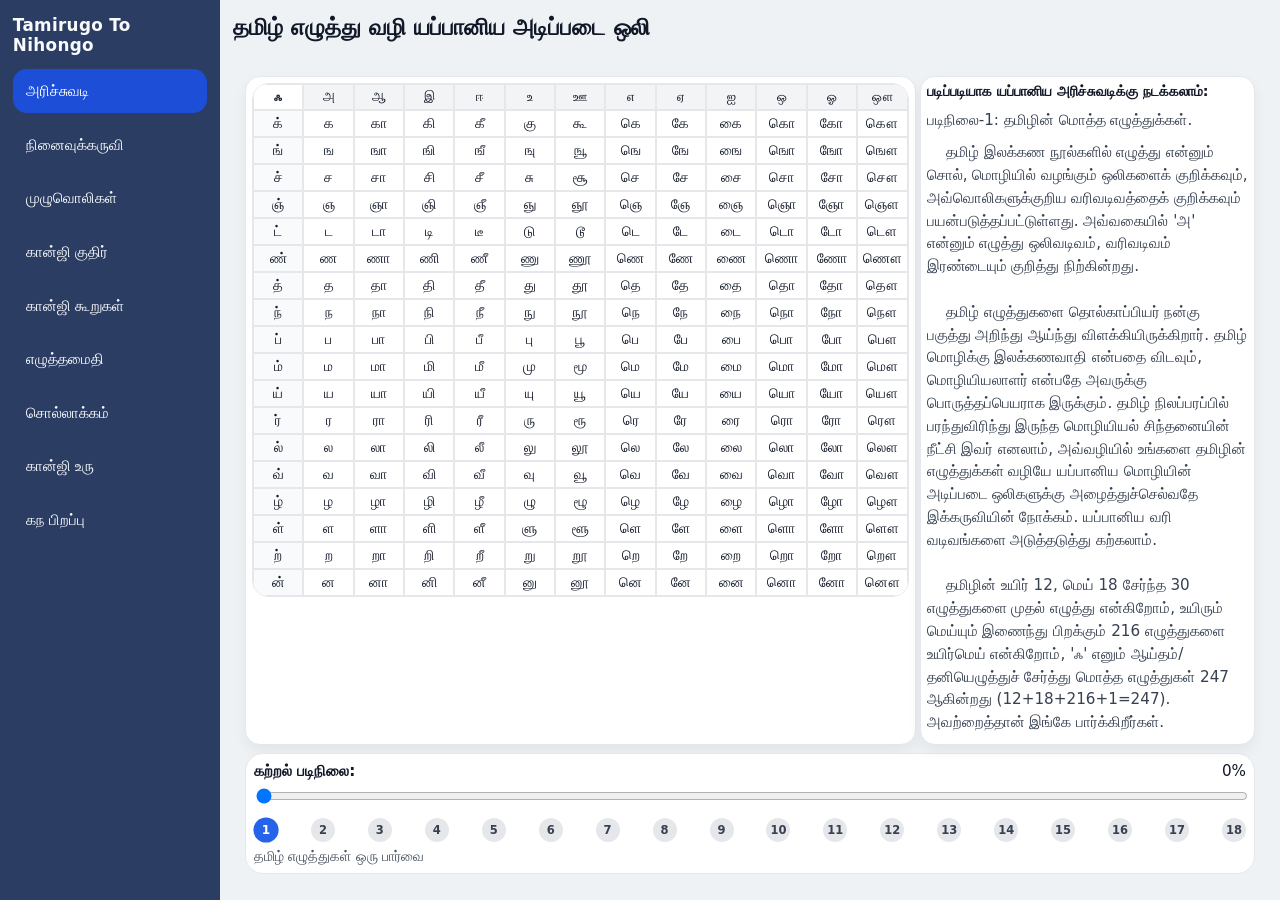
==== index.html @ 514137b3 "<script src="js/respose-scale.js"></script>" ====
<!DOCTYPE html>
<html lang="en">
<head>
  <meta charset="UTF-8" />
  <meta name="viewport" content="width=device-width, initial-scale=1.0" />
  <title>Japanese for Tamil Speakers</title>
  <link rel="stylesheet" href="style.css" />
</head>
<body>
  <div class="app-container">
    <aside class="sidebar">
      <div class="brand">Tamirugo To Nihongo</div>
      <nav class="sidebar-nav" aria-label="Main navigation">
        <button type="button" class="nav-item active" data-module="sounds">அரிச்சுவடி</button>
        <button type="button" class="nav-item" data-module="mnemonics">நினைவுக்கருவி</button>
        <button type="button" class="nav-item" data-module="sound-types">முழுவொலிகள்</button>
        <button type="button" class="nav-item" data-module="kanji">கான்ஜி குதிர்</button>
        <button type="button" class="nav-item" data-module="radicals">கான்ஜி கூறுகள்</button>
        <button type="button" class="nav-item" data-module="kalappu">எழுத்தமைதி</button>
        <button type="button" class="nav-item" data-module="uchcharippu">சொல்லாக்கம்</button>
        <button type="button" class="nav-item" data-module="hanzi">கான்ஜி உரு</button>
        <button type="button" class="nav-item" data-module="kana_birth">கந பிறப்பு</button>
      </nav>
    </aside>

    <main class="main-content">
      <div class="module-toolbar">
        <h1 id="moduleTitle">Learn Japanese via Tamil Script</h1>
      </div>
      <section id="moduleContent" class="module-content"></section>
    </main>
  </div>

  <script src="data/kana-data.js"></script>
  <script src="data/kana-data_birth.js"></script>
  <script src="js/app.js"></script>
  <script src="js/respose-scale.js"></script>
</body>
</html>
---- style.css ----
:root {
  color-scheme: light;
  font-family: Inter, system-ui, -apple-system, BlinkMacSystemFont, "Segoe UI", sans-serif;
  background: #eef2f5;
  color: #111827;
  font-size: 16px;
  --main-panel-font-size: 1rem;
  --sidebar-panel-font-size: 0.95rem;
  --sidebar-paragraph-font-size: 0.85rem;
  --sidebar-min-width: 180px;
  --sidebar-max-width: 220px;
  --sidebar-gap: clamp(14px, 1vw, 18px);
  --sidebar-padding-vertical: clamp(14px, 1.2vw, 16px);
  --sidebar-padding-horizontal: clamp(12px, 1vw, 14px);
  --content-padding-vertical: clamp(10px, 1.2vw, 14px);
  --content-padding-horizontal: clamp(10px, 1vw, 14px);
}

* {
  box-sizing: border-box;
}

html,
body {
  margin: 0;
  min-height: 100%;
}

body {
  background: #eef2f5;
}

button {
  font: inherit;
}

.app-container {
  display: grid;
  grid-template-columns: minmax(var(--sidebar-min-width), var(--sidebar-max-width)) 1fr;
  min-height: 100vh;
}

.sidebar {
  background: #2c3d63;
  color: #f8fafc;
  padding: var(--sidebar-padding-vertical) var(--sidebar-padding-horizontal);
  display: flex;
  flex-direction: column;
  gap: var(--sidebar-gap);
}

.brand {
  font-size: 1.05rem;
  font-weight: 700;
  letter-spacing: 0.02em;
}

.sidebar-nav {
  display: flex;
  flex-direction: column;
  gap: 10px;
}

.nav-item {
  appearance: none;
  border: none;
  width: 100%;
  text-align: left;
  padding: clamp(11px, 1vw, 14px) clamp(12px, 1vw, 16px);
  border-radius: 14px;
  background: transparent;
  color: inherit;
  cursor: pointer;
  transition: background 0.2s ease, color 0.2s ease;
  font-size: clamp(0.95rem, 0.98vw, 1rem);
}

.nav-item:hover,
.nav-item.active {
  background: #1d4ed8;
  color: #ffffff;
}

.main-content {
  padding: var(--content-padding-vertical) var(--content-padding-horizontal);
  display: flex;
  flex-direction: column;
  gap: 10px;
  min-height: 0;
}

/* Force the main content area to match the viewport height and
   ensure scrolling happens inside the module area, not the document. */
.main-content {
  height: 100vh;
  overflow: hidden;
}

/* Adjustable toolbar height -- tweak if your header is taller. */
:root {
  --module-toolbar-height: 64px;
}

.module-content {
  flex: 1;
  min-height: 0;
  height: calc(100vh - var(--module-toolbar-height));
  overflow: auto;
}

.module-toolbar {
  display: flex;
  justify-content: space-between;
  align-items: center;
  gap: clamp(12px, 1.2vw, 16px);
}

.module-toolbar h1 {
  margin: 0;
  font-size: clamp(1.05rem, 1.8vw, 1.45rem);
}

.module-content {
  flex: 1;
  min-height: 0;
  overflow: auto;
}

.iframe-wrapper {
  width: 100%;
  height: 100%;
  border-radius: 0;
  overflow: hidden;
  background: transparent;
  border: none;
  box-shadow: none;
}

.legacy-frame {
  width: 100%;
  height: 100%;
  border: none;
  background: #ffffff;
}

.module-loading,
.module-error {
  min-height: 320px;
  display: flex;
  align-items: center;
  justify-content: center;
  padding: 24px;
  border-radius: 18px;
  background: #ffffff;
  border: 1px solid #e5e7eb;
  color: #475569;
}

.mnemonics-page,
.sound-types-page,
.kana-birth-page {
  display: flex;
  flex-direction: column;
  gap: 18px;
  min-height: 100%;
}

.mnemonics-header,
.sound-types-header {
  display: flex;
  justify-content: flex-start;
  align-items: center;
  gap: 14px;
}

.panel-title {
  margin: 0;
  font-weight: 700;
  font-size: clamp(0.98rem, 1.2vw, 1.1rem);
}

.script-toggle,
.sound-type-tabs {
  display: flex;
  gap: clamp(8px, 0.8vw, 10px);
  flex-wrap: wrap;
}

.toggle-button,
.tab-button {
  appearance: none;
  border: 1px solid #d1d5db;
  background: #ffffff;
  color: #111827;
  padding: clamp(7px, 0.8vw, 10px) clamp(10px, 1vw, 12px);
  border-radius: 999px;
  cursor: pointer;
  transition: all 0.2s ease;
  font-size: clamp(0.83rem, 0.9vw, 0.95rem);
}

.toggle-button.active,
.tab-button.active {
  background: #2563eb;
  color: #ffffff;
  border-color: #2563eb;
  font-size: clamp(0.85rem, 0.95vw, 1rem);
}

.toggle-button:hover,
.tab-button:hover {
  border-color: #93c5fd;
}

.mnemonics-body,
.sound-types-body,
.kana-birth-body {
  display: grid;
  grid-template-columns: minmax(0, 1.6fr) minmax(180px, 0.7fr);
  gap: 12px;
  align-items: stretch;
}

.sound-grids {
  display: grid;
  grid-template-columns: repeat(2, minmax(0, 1fr));
  gap: 10px;
  align-items: stretch;
  min-height: 0;
}

.sound-grid-column {
  display: grid;
  gap: clamp(8px, 1vw, 10px);
  align-content: start;
  min-height: 100%;
}

.kana-grid,
.sound-grid {
  display: grid;
  grid-template-columns: repeat(5, minmax(0, 1fr));
  gap: 6px;
}

@media (max-width: 1150px) {
  .app-container {
    grid-template-columns: minmax(150px, 200px) 1fr;
  }

  .sidebar {
    padding: clamp(12px, 1vw, 14px) clamp(10px, 1vw, 12px);
  }

  .main-content {
    padding: clamp(10px, 1vw, 12px);
  }

  .nav-item {
    padding: clamp(10px, 1vw, 12px) clamp(12px, 1vw, 14px);
    font-size: clamp(0.9rem, 0.95vw, 0.97rem);
  }

  .brand {
    font-size: clamp(1rem, 1.8vw, 1.05rem);
  }

  .module-toolbar h1 {
    font-size: clamp(1rem, 1.7vw, 1.35rem);
  }

  .kana-grid,
  .sound-grid {
    grid-template-columns: repeat(5, minmax(0, 1fr));
  }
}

@media (max-width: 900px) {
  .app-container {
    grid-template-columns: minmax(150px, 190px) 1fr;
  }

  .sidebar {
    gap: clamp(12px, 1vw, 14px);
  }

  .nav-item {
    font-size: clamp(0.88rem, 0.95vw, 0.95rem);
  }

  .kana-grid,
  .sound-grid {
    grid-template-columns: repeat(5, minmax(0, 1fr));
  }
}

@media (max-width: 520px) {
  .mnemonics-body,
  .sound-types-body {
    grid-template-columns: 1fr;
  }
  .kana-grid,
  .sound-grid {
    grid-template-columns: repeat(5, minmax(0, 1fr));
  }
  .nav-item {
    font-size: clamp(0.85rem, 1vw, 0.92rem);
    padding: clamp(9px, 1vw, 11px) clamp(10px, 1vw, 12px);
  }
}

@media (max-width: 420px) {
  .kana-grid,
  .sound-grid {
    grid-template-columns: repeat(3, minmax(0, 1fr));
  }
  .sidebar {
    padding: clamp(12px, 1.5vw, 14px);
  }
  .main-content {
    padding: clamp(10px, 1.5vw, 12px);
  }
  .module-toolbar h1 {
    font-size: clamp(1rem, 3vw, 1.25rem);
  }
}


.kana-tile,
.sound-cell,
.kana-birth-tile {
  appearance: none;
  border: 1px solid #e5e7eb;
  border-radius: 14px;
  background: #ffffff;
  padding: clamp(8px, 1vw, 10px);
  min-height: clamp(54px, 4.5vh, 60px);
  display: flex;
  flex-direction: column;
  align-items: center;
  justify-content: center;
  gap: 4px;
  cursor: pointer;
  transition: transform 0.18s ease, box-shadow 0.18s ease, border-color 0.18s ease;
}

.sound-cell,
.kana-birth-tile {
  min-height: 60px !important;
}

/* Disabled / removed styles for kana tiles */
.kana-tile.disabled {
  opacity: 0.34;
  cursor: not-allowed;
  background: #f8fafc;
  color: #9ca3af;
  pointer-events: none;
}

.kana-tile.placeholder {
  background: transparent;
  border: 1px solid transparent;
  color: transparent;
  visibility: visible; /* keep space in layout */
  pointer-events: none;
}

.sound-cell.placeholder {
  background: transparent;
  border: 1px solid transparent;
  color: transparent;
  visibility: visible;
  pointer-events: none;
}

.kana-tile:hover:not(.active),
.sound-cell:hover:not(.disabled):not(.selected),
.kana-birth-tile:hover:not(.selected) {
  transform: scale(0.95) translateY(-2px);
  border-color: #93c5fd;
}

.kana-tile.active,
.sound-cell.selected,
.kana-birth-tile.selected {
  border-color: #2563eb;
  background: #dbeafe;
  box-shadow: 0 10px 22px rgba(37, 99, 235, 0.14);
}

.sound-cell.disabled {
  opacity: 0.34;
  cursor: not-allowed;
  background: #f8fafc;
}

.tile-kana {
  font-size: clamp(1rem, 1.5vw, 1.1rem);
  line-height: 1.1;
}

.kana-birth-sidebar {
  display: flex;
  flex-direction: column;
  gap: clamp(10px, 1vw, 12px);
}

.kana-birth-sidebar-panel {
  display: flex;
  flex-direction: column;
  gap: clamp(10px, 1vw, 12px);
  background: #ffffff;
  border: 1px solid #e5e7eb;
  border-radius: 18px;
  padding: clamp(12px, 1vw, 14px);
  box-shadow: 0 8px 20px rgba(15, 23, 42, 0.04);
  flex: 1;
  overflow-y: auto;
  max-height: 100%;
}

.kana-birth-section {
  display: flex;
  flex-direction: column;
  gap: clamp(8px, 1vw, 10px);
  padding: 0;
}

.kana-birth-section h3 {
  margin: 0;
  font-size: clamp(0.98rem, 1.2vw, 1rem);
  color: #0f172a;
}

.kana-birth-section p {
  margin: 0;
  font-size: 0.95rem;
  line-height: 1.6;
  color: #334155;
}

.kana-birth-origin-value {
  margin-top: 4px;
  text-align: center;
  font-size: max(4rem, 2.5vw);
  font-weight: 800;
  color: #0f172a;
  line-height: 1.1;
  width: 100%;
  letter-spacing: 0.01em;
  word-break: break-word;
}

.kana-birth-tile {
  min-height: 46px;
  padding: 6px;
}

.kana-birth-tile img {
  width: 100%;
  max-width: 100%;
  max-height: 42px;
  height: auto;
  object-fit: contain;
  display: block;
}

.tile-sub {
  font-size: 0.70rem;
  color: #475569;
  text-align: center;
}

.preview-image,
.stroke-order-panel {
  background: #ffffff;
  border: 1px solid #e5e7eb;
  border-radius: 18px;
}

.preview-image {
  min-height: clamp(120px, 15vh, 150px);
  display: flex;
  align-items: center;
  justify-content: center;
  padding: clamp(10px, 1vw, 14px);
}

.preview-image img,
#strokeGif {
  width: 75%;
  max-width: 75%;
  max-height: 75%;
  height: auto;
  object-fit: contain;
  display: block;
  margin: 0 auto;
}

.stroke-order-panel {
  padding: 12px;
  flex-shrink: 0;
}

.mnemonics-sidebar {
  display: flex;
  flex-direction: column;
  gap: 12px;
}

.mnemonic-preview {
  display: flex;
  flex-direction: column;
  gap: 8px;
}

#mnemonicText {
  height: 6em;
  overflow: hidden;
  line-height: 1.5;
  word-wrap: break-word;
}

/* Legacy module-1 styles (scoped to .legacy-shell) */
.legacy-shell {
  background: transparent;
  color: #111827;
  font-family: Inter, system-ui, -apple-system, BlinkMacSystemFont, "Segoe UI", sans-serif;
  font-size: 95%;
  min-height: 100vh;
  display: grid;
  grid-template-rows: auto 1fr auto;
  max-width: 2000px;
  margin: 0 auto;
  padding: 12px;
  overflow: hidden;
}

.legacy-shell * {
  box-sizing: border-box;
}

.legacy-shell #explanation {
  white-space: pre-wrap;
  line-height: 1.5;
}

.legacy-shell .hero {
  display: flex;
  align-items: flex-start;
  gap: 15px;
  margin-bottom: 8px;
}

.legacy-shell .hero h1 {
  margin: 0 0 5px;
  font-size: clamp(0.9rem, 2vw, 1rem);
}

.legacy-shell .app-shell {
  display: grid;
  grid-template-rows: auto 1fr auto;
  min-height: 100vh;
}

/* When a legacy module is injected as a fragment into the main app
   (not loaded in an iframe), it should not force the viewport height.
   Constrain it to the module container so scrolling stays local. */
.module-content > .legacy-shell {
  min-height: 0;
  height: 100%;
  display: grid;
  grid-template-rows: auto 1fr auto;
  overflow: hidden;
}

.module-content > .legacy-shell .app-shell,
.module-content > .legacy-shell .layout-grid,
.module-content > .legacy-shell .panel,
.module-content > .legacy-shell .panel-grid {
  min-height: 0;
}

/* Constrain any fragment content injected into the module so the
   scroll container is the module area, not the document. Exclude
   iframe wrapper because iframes are already isolated. */
.module-content > :not(.iframe-wrapper) {
  min-height: 0;
  height: 100%;
  overflow: auto;
}

.legacy-shell .layout-grid {
  display: grid;
  grid-template-columns: minmax(0, 2.0fr) minmax(250px, 1fr);
  grid-template-rows: minmax(0, 1fr) auto;
  grid-template-areas:
    "panel explanation"
    "control control";
  gap: 4px;
  align-items: stretch;
  min-height: 0;
  height: 100%;
}

.legacy-shell .panel {
  background: #ffffff;
  border: 1px solid #e5e7eb;
  border-radius: 15px;
  padding: 6px;
  box-shadow: 0 7px 14px rgba(15, 23, 42, 0.05);
  display: flex;
  flex-direction: column;
  min-height: 0;
}

.legacy-shell .panel-grid {
  min-height: 0;
  grid-area: panel;
}

.legacy-shell .panel.panel-explanation {
  grid-area: explanation;
  position: static;
  overflow: auto;
}

.legacy-shell .control-panel {
  grid-area: control;
  overflow-y: auto;
}

.legacy-shell .tamil-grid {
  display: block;
  overflow: auto;
  padding-bottom: 6px;
  min-height: 0;
}

.legacy-shell .panel-explanation {
  position: sticky;
  top: 12px;
  align-self: stretch;
  overflow: auto;
  font-size: var(--sidebar-panel-font-size);
}

.legacy-shell .panel-explanation p {
  font-size: var(--sidebar-paragraph-font-size);
}

.legacy-shell .hero p {
  margin: 0;
  color: #374151;
  max-width: 760px;
}

.legacy-shell .panel-header h2 {
  margin: 0;
  font-size: 0.9rem;
}

.legacy-shell .panel-header p {
  margin: 5px 0 0;
  color: #4b5563;
  line-height: 1.4;
}

.legacy-shell .tamil-grid {
  display: block;
  overflow-x: auto;
  overflow-y: hidden;
  margin-top: 0;
  padding-bottom: 6px;
  border-radius: 16px;
}

.legacy-shell .tamil-table {
  width: 100%;
  border-collapse: separate;
  border-spacing: 0;
  margin-top: 0;
  table-layout: fixed;
  border-radius: 16px;
  overflow: hidden;
  border: 1px solid #e5e7eb;
}

.legacy-shell .tamil-table th,
.legacy-shell .tamil-table td {
  border: 1px solid #e5e7eb;
  padding: 4px 3px;
  text-align: center;
  vertical-align: middle;
  background: #fff;
  white-space: nowrap;
  word-break: keep-all;
  overflow: hidden;
  text-overflow: ellipsis;
  font-family: Latha, "Noto Sans Tamil", "Noto Sans", "Segoe UI Symbol", system-ui, -apple-system, "Segoe UI", sans-serif;
  width: 1%;
  font-size: 0.8rem;
}

.legacy-shell .tamil-table td {
  min-width: 34px;
  height: 18px;
}

.legacy-shell .tamil-table .vowel-header {
  font-weight: 380;
  background: #f3f4f6;
}

.legacy-shell .tamil-table .row-label {
  font-weight: 380;
  background: #f9fafb;
  min-width: 38px;
  font-size: 0.85rem;
}

.legacy-shell .cell-main {
  font-size: 0.85rem;
  line-height: 1.05;
  display: block;
}

.legacy-shell .cell-sub {
  margin-top: 4px;
  font-size: 0.7rem;
  color: #374151;
}

.legacy-shell .tamil-table td.hidden {
  opacity: 0.18;
}

.legacy-shell .tamil-table td.cell-highlight {
  background: rgba(37, 99, 235, 0.14);
  border-color: transparent;
  box-shadow: inset 0 0 0 1px rgba(37, 99, 235, 0.28);
}

.legacy-shell .tamil-table td.cell-highlight .cell-main {
  color: #1d4ed8;
  font-weight: 700;
}

.legacy-shell .tamil-table td.cell-dim,
.legacy-shell .tamil-table th.cell-dim,
.legacy-shell .tamil-table td.cell-dim .cell-main,
.legacy-shell .tamil-table th.cell-dim .cell-main,
.legacy-shell .tamil-table td.cell-dim .row-label {
  opacity: 0.35;
  color: #6b7280;
}

.legacy-shell .tamil-table td.removed-header {
  visibility: hidden;
}

.legacy-shell .special-cell .cell-main {
  font-weight: 700;
}

.legacy-shell .tamil-card {
  min-height: 92px;
  padding: 12px;
  display: flex;
  flex-direction: column;
  justify-content: space-between;
  border-radius: 16px;
  background: #f9fafb;
  border: 1px solid #e5e7eb;
  transition: transform 0.2s ease, opacity 0.2s ease, border-color 0.2s ease;
}

.legacy-shell .tamil-card:hover {
  transform: translateY(-2px);
  border-color: #9ca3af;
}

.legacy-shell .tamil-card.hidden {
  opacity: 0.18;
}

.legacy-shell .card-main {
  font-size: 1.8rem;
  line-height: 1.1;
  text-align: center;
}

.legacy-shell .card-subtitle {
  margin-top: 8px;
  font-size: 0.82rem;
  color: #6b7280;
  text-align: center;
  min-height: 1.2em;
}

.legacy-shell .japanese-match {
  margin-top: 10px;
  padding: 6px 8px;
  background: #eef2ff;
  color: #3730a3;
  border-radius: 999px;
  font-size: 0.78rem;
  text-align: center;
}

.legacy-shell .stage-summary,
.legacy-shell .explanation-text {
  margin-top: 10px;
  color: #374151;
  line-height: 1.4;
}

.legacy-shell .control-panel {
  margin-top: 4px;
  padding: 8px;
  display: grid;
  gap: 6px;
  background: #fff;
  border: 1px solid #e5e7eb;
  border-radius: 18px;
}

.legacy-shell .slider-header {
  display: flex;
  justify-content: space-between;
  align-items: center;
  gap: 10px;
}

.legacy-shell label {
  font-weight: 600;
}

.legacy-shell #stageSlider {
  width: 100%;
}

.legacy-shell .slider-info {
  display: flex;
  justify-content: space-between;
  color: #4b5563;
  font-size: 0.85rem;
}

.legacy-shell .stage-milestones {
  display: flex;
  justify-content: space-between;
  gap: 6px;
  margin-top: 6px;
  width: 100%;
}

.legacy-shell .stage-milestone {
  width: 24px;
  height: 24px;
  min-width: 24px;
  border-radius: 999px;
  background: #e5e7eb;
  color: #374151;
  display: inline-flex;
  align-items: center;
  justify-content: center;
  font-size: 0.72rem;
  font-weight: 700;
  transition: background 0.2s ease, color 0.2s ease, transform 0.2s ease;
}

.legacy-shell .stage-milestone.active {
  background: #2563eb;
  color: #ffffff;
  transform: scale(1.05);
}

@media (max-width: 960px) {
  .legacy-shell .layout-grid {
    grid-template-columns: 1fr;
    grid-template-rows: minmax(0, 1fr) auto minmax(0, 1fr);
    grid-template-areas:
      "panel"
      "control"
      "explanation";
    gap: 12px;
    height: 100%;
  }

  .legacy-shell .panel-grid {
    grid-area: panel;
  }

  .legacy-shell .control-panel {
    grid-area: control;
    overflow-y: auto;
    min-height: 0;
    max-height: 280px;
  }

  .legacy-shell .panel.panel-explanation {
    grid-area: explanation;
    position: static;
    top: auto;
  }

  .legacy-shell .panel,
  .legacy-shell .panel.panel-explanation {
    min-height: 0;
  }

  .legacy-shell .tamil-grid,
  .legacy-shell .panel-explanation > div {
    min-height: 0;
  }
}

@media (max-width: 640px) {
  .legacy-shell .panel {
    padding: 16px;
  }
}
.stroke-order-panel h2 {
  margin: 0 0 14px;
  font-size: 1rem;
}

.sound-grid-column {
  background: #ffffff;
  border: 1px solid #e5e7eb;
  border-radius: 18px;
  padding: 18px;
}

.sound-grid-column h3 {
  margin: 0;
  font-size: 0.9rem;
  font-weight: 600;
  color: #111827;
}

.sound-types-sidebar {
  background: #ffffff;
  border: 1px solid #e5e7eb;
  border-radius: 18px;
  padding: clamp(16px, 1.2vw, 20px);
  display: flex;
  flex-direction: column;
  gap: clamp(10px, 1vw, 12px);
  font-size: var(--sidebar-panel-font-size);
}

.sound-types-sidebar h2 {
  margin: 0;
  font-size: clamp(0.98rem, 1.2vw, 1.1rem);
  font-weight: 700;
}

.sound-types-sidebar p {
  margin: 0;
  color: #475569;
  line-height: 1.7;
  font-size: var(--sidebar-paragraph-font-size);
}

@media (max-width: 1000px) {
  .mnemonics-body,
  .sound-types-body,
  .kana-birth-body {
    grid-template-columns: 1fr;
  }
}

@media (max-width: 640px) {
  .sidebar {
    padding: 18px;
  }
  .main-content {
    padding: 16px;
  }
  .kana-grid,
  .sound-grid {
    grid-template-columns: repeat(auto-fill, minmax(68px, 1fr));
  }
  .kana-tile,
  .sound-cell,
  .kana-birth-tile {
    padding: 12px;
    min-height: 60px;
  }
}

/* Script tiles in right panel */
.sample-paragraph {
  font-size: 1.05rem;
  line-height: 1.9;
  padding: 14px;
  border-radius: 12px;
  border: 1px solid #e5e7eb;
  background: #ffffff;
  box-shadow: 0 6px 16px rgba(15, 23, 42, 0.04);
}

.script-legend {
  display: flex;
  flex-wrap: wrap;
  gap: 8px;
  margin-bottom: 10px;
}

.script-legend-item {
  appearance: none;
  border: 1px solid #e5e7eb;
  background: #ffffff;
  color: #111827;
  border-radius: 999px;
  padding: 7px 10px;
  cursor: pointer;
  font-weight: 700;
  transition: all 0.2s ease;
}

.script-legend-item.active[data-script="kanji"] {
  background: rgba(79, 70, 229, 0.12);
  border-color: #818cf8;
  color: #4338ca;
}

.script-legend-item.active[data-script="hiragana"] {
  background: rgba(245, 158, 11, 0.16);
  border-color: #f59e0b;
  color: #92400e;
}

.script-legend-item.active[data-script="katakana"] {
  background: rgba(16, 185, 129, 0.14);
  border-color: #34d399;
  color: #047857;
}

.script-tile {
  background: #ffffff;
  border: 1px solid #e5e7eb;
  border-radius: 10px;
  padding: 12px;
  cursor: pointer;
  transition: all 0.2s ease;
}
.script-tile:hover:not(.active) {
  border-color: #d1d5db;
  box-shadow: 0 4px 12px rgba(15,23,42,0.05);
}
.script-tile.active[data-script="kanji"] {
  border-color: #4f46e5;
  background: rgba(79, 70, 229, 0.12);
  box-shadow: 0 10px 22px rgba(79, 70, 229, 0.14);
}
.script-tile.active[data-script="hiragana"] {
  border-color: #f59e0b;
  background: rgba(245, 158, 11, 0.14);
  box-shadow: 0 10px 22px rgba(245, 158, 11, 0.14);
}
.script-tile.active[data-script="katakana"] {
  border-color: #10b981;
  background: rgba(16, 185, 129, 0.12);
  box-shadow: 0 10px 22px rgba(16, 185, 129, 0.14);
}

.script-tile h3 { color: #111827; }
.script-tile ul { list-style: disc; color: #475569; line-height: 1.6; }
.script-tile li { margin: 4px 0; }

.script-highlight {
  padding: 0 0.2em;
  border-radius: 0.32rem;
  cursor: pointer;
  transition: all 0.2s ease;
}

.script-highlight:hover,
.script-highlight.is-active {
  box-shadow: 0 0 0 2px rgba(15, 23, 42, 0.12);
  transform: translateY(-1px);
}

.script-highlight.kanji {
  background: rgba(79, 70, 229, 0.16);
  color: #312e81;
}

.script-highlight.hiragana {
  background: rgba(245, 158, 11, 0.18);
  color: #92400e;
}

.script-highlight.katakana {
  background: rgba(16, 185, 129, 0.16);
  color: #065f46;
}

/* Old glow style removed */
.script-section.glow { display: none; }

/* Image protection: ensure overlay sits above image and prevents right-click/drag */
.img-protect { display:block; border-radius:8px; overflow:hidden; position:relative; max-width:420px; margin:10px 0; }
.img-protect img { display:block; width:100%; height:auto; user-select:none; -webkit-user-drag: none; pointer-events:none; }

.term { font-weight:700; cursor:pointer; border-bottom:2px dashed transparent; }
.term.term-kanji { color:#b91c1c; }
.term.term-hiragana { color:#0f766e; }
.term.term-katakana { color:#075985; }

.click-kanji {
  cursor: pointer;
  color: #b91c1c;
  font-weight: 600;
}
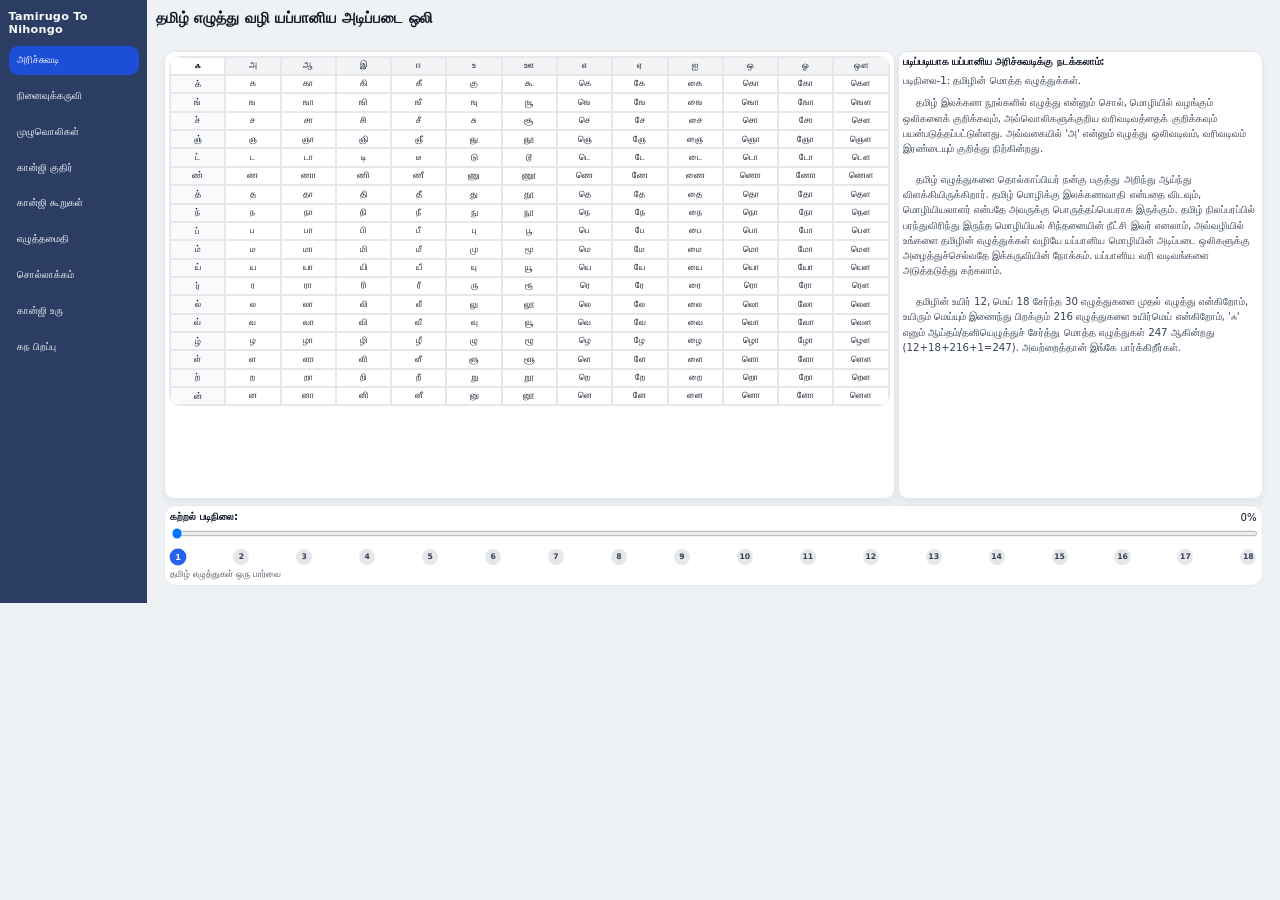
==== commit fba66b2f: "response" ====
--- a/index.html
+++ b/index.html
@@ -34,6 +34,6 @@
   <script src="data/kana-data.js"></script>
   <script src="data/kana-data_birth.js"></script>
   <script src="js/app.js"></script>
-  <script src="js/respose-scale.js"></script>
+  <script src="response-scale.js"></script>
 </body>
 </html>
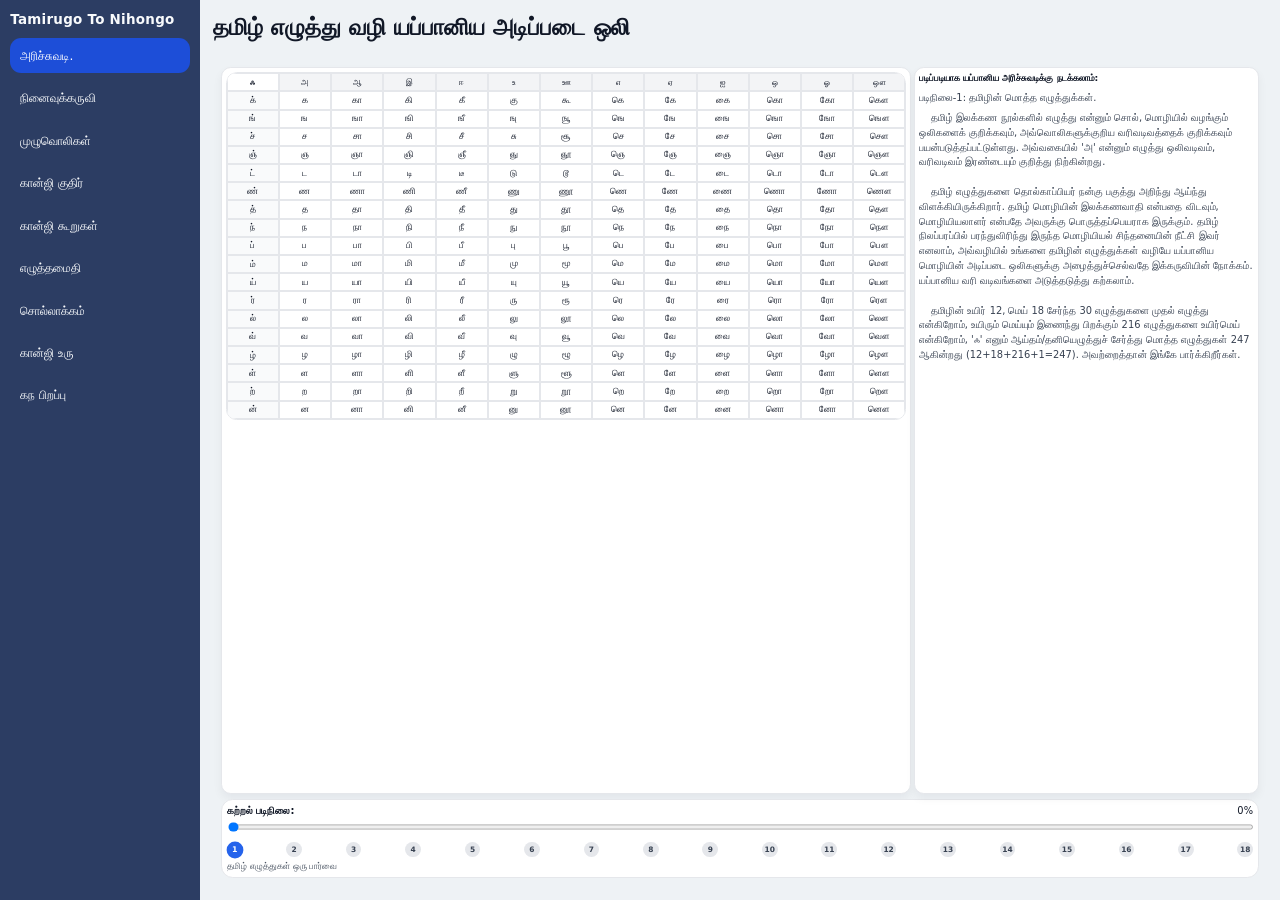
==== commit 042cacc3: "." ====
--- a/index.html
+++ b/index.html
@@ -11,7 +11,7 @@
     <aside class="sidebar">
       <div class="brand">Tamirugo To Nihongo</div>
       <nav class="sidebar-nav" aria-label="Main navigation">
-        <button type="button" class="nav-item active" data-module="sounds">அரிச்சுவடி</button>
+        <button type="button" class="nav-item active" data-module="sounds">அரிச்சுவடி.</button>
         <button type="button" class="nav-item" data-module="mnemonics">நினைவுக்கருவி</button>
         <button type="button" class="nav-item" data-module="sound-types">முழுவொலிகள்</button>
         <button type="button" class="nav-item" data-module="kanji">கான்ஜி குதிர்</button>
--- a/style.css
+++ b/style.css
@@ -4,11 +4,11 @@
   background: #eef2f5;
   color: #111827;
   font-size: 16px;
-  --main-panel-font-size: 1rem;
+  --main-panel-font-size: 0.90rem;
   --sidebar-panel-font-size: 0.95rem;
   --sidebar-paragraph-font-size: 0.85rem;
-  --sidebar-min-width: 180px;
-  --sidebar-max-width: 220px;
+  --sidebar-min-width: 100px;
+  --sidebar-max-width: 200px;
   --sidebar-gap: clamp(14px, 1vw, 18px);
   --sidebar-padding-vertical: clamp(14px, 1.2vw, 16px);
   --sidebar-padding-horizontal: clamp(12px, 1vw, 14px);
@@ -93,7 +93,7 @@
    ensure scrolling happens inside the module area, not the document. */
 .main-content {
   height: 100vh;
-  overflow: hidden;
+  overflow: auto;
 }
 
 /* Adjustable toolbar height -- tweak if your header is taller. */
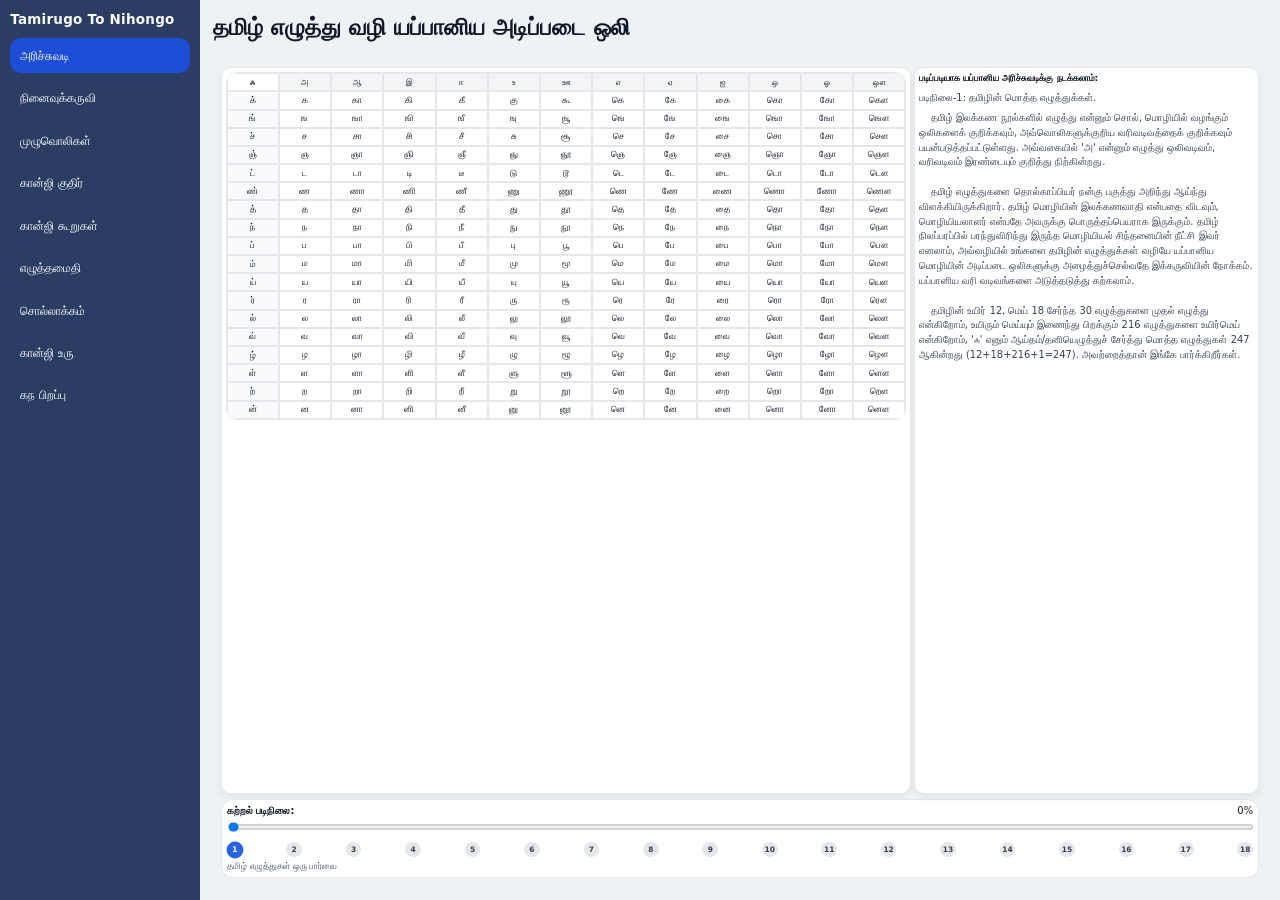
==== commit 562424bc: "f" ====
--- a/index.html
+++ b/index.html
@@ -11,7 +11,7 @@
     <aside class="sidebar">
       <div class="brand">Tamirugo To Nihongo</div>
       <nav class="sidebar-nav" aria-label="Main navigation">
-        <button type="button" class="nav-item active" data-module="sounds">அரிச்சுவடி.</button>
+        <button type="button" class="nav-item active" data-module="sounds">அரிச்சுவடி</button>
         <button type="button" class="nav-item" data-module="mnemonics">நினைவுக்கருவி</button>
         <button type="button" class="nav-item" data-module="sound-types">முழுவொலிகள்</button>
         <button type="button" class="nav-item" data-module="kanji">கான்ஜி குதிர்</button>
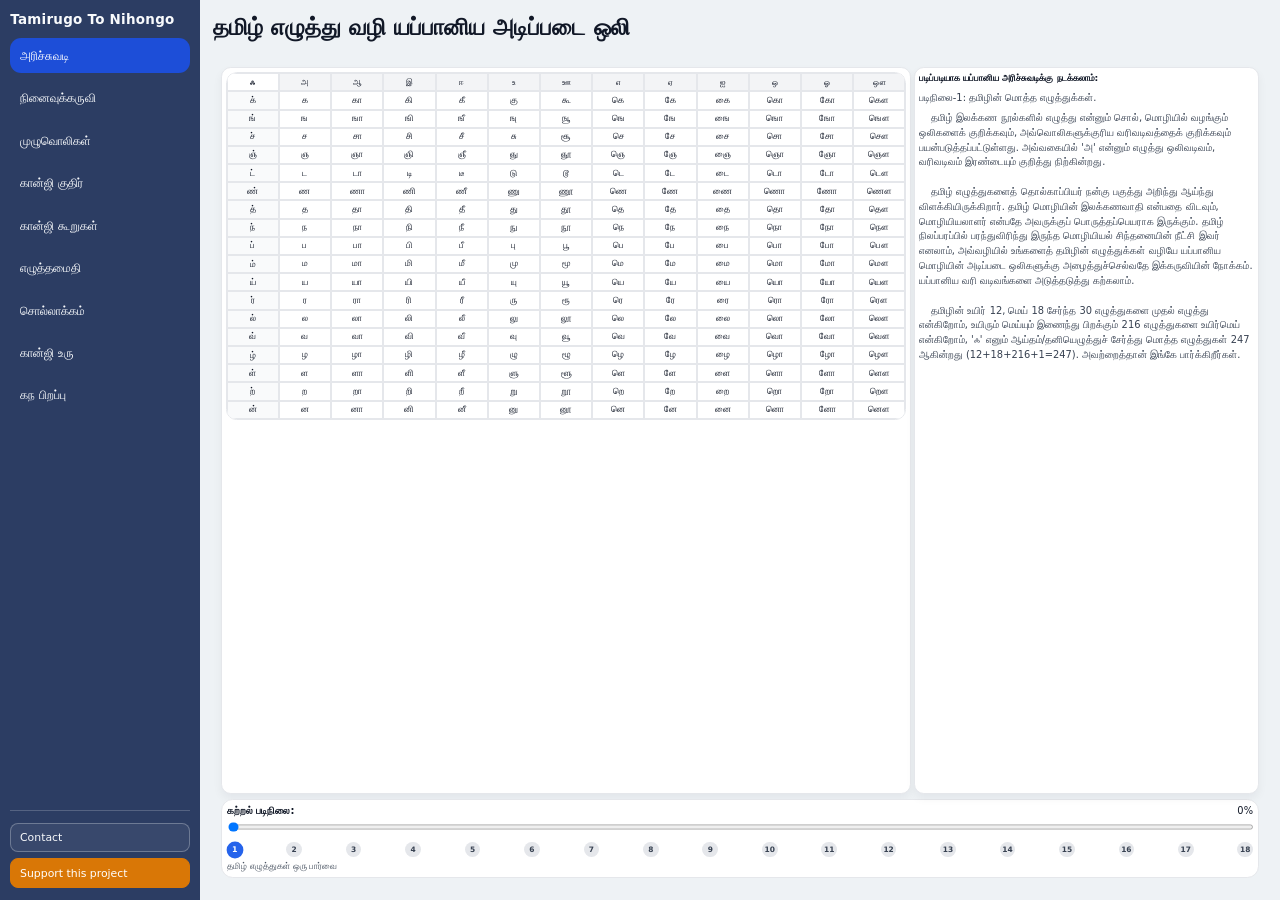
==== commit efb9855b: "added bottom menus" ====
--- a/index.html
+++ b/index.html
@@ -21,6 +21,11 @@
         <button type="button" class="nav-item" data-module="hanzi">கான்ஜி உரு</button>
         <button type="button" class="nav-item" data-module="kana_birth">கந பிறப்பு</button>
       </nav>
+
+      <div class="sidebar-actions" aria-label="Project links">
+        <button type="button" class="sidebar-action" data-dialog="contactDialog">Contact</button>
+        <button type="button" class="sidebar-action sidebar-action-support" data-dialog="supportDialog">Support this project</button>
+      </div>
     </aside>
 
     <main class="main-content">
@@ -31,6 +36,45 @@
     </main>
   </div>
 
+  <dialog class="project-dialog" id="contactDialog" aria-labelledby="contactDialogTitle">
+    <div class="dialog-header">
+      <div>
+        <p class="dialog-eyebrow">Get in touch</p>
+        <h2 id="contactDialogTitle">Contact</h2>
+      </div>
+      <button type="button" class="dialog-close" data-dialog-close aria-label="Close contact dialog">&times;</button>
+    </div>
+    <p class="dialog-intro">Questions, suggestions, or corrections are welcome.</p>
+    <div class="email-row">
+      <a class="dialog-link" href="mailto:ngrjillution2892@gmail.com">ngrjillution2892@gmail.com</a>
+      <button type="button" class="copy-email-button" data-copy-email="ngrjillution2892@gmail.com">Copy email</button>
+    </div>
+    <p class="copy-status" data-copy-status aria-live="polite"></p>
+    <div class="social-links">
+      <a class="dialog-link" href="https://github.com/naga2hands" target="_blank" rel="noreferrer">GitHub</a>
+      <a class="dialog-link" href="https://www.linkedin.com/in/naga2hands/" target="_blank" rel="noreferrer">LinkedIn</a>
+      <a class="dialog-link" href="https://www.youtube.com/@naga2hands" target="_blank" rel="noreferrer">YouTube</a>
+    </div>
+  </dialog>
+
+  <dialog class="project-dialog support-dialog" id="supportDialog" aria-labelledby="supportDialogTitle">
+    <div class="dialog-header">
+      <div>
+        <p class="dialog-eyebrow">Keep learning free</p>
+        <h2 id="supportDialogTitle">Support this project</h2>
+      </div>
+      <button type="button" class="dialog-close" data-dialog-close aria-label="Close support dialog">&times;</button>
+    </div>
+    <p class="dialog-intro">This open-source project is designed to help native Tamil speakers learn the basics of Japanese through Tamil. If you find it helpful, your encouragement helps maintain and improve this learning resource.</p>
+    <img class="upi-qr" src="assets/doc/support/UPI_QR.jpeg" alt="UPI QR code for supporting this project" draggable="false" />
+    <div class="bank-details">
+      <p><strong>UPI ID</strong><span>ngrjillution2892@okicici</span></p>
+      <p><strong>Account name</strong><span>Nagaraj N</span></p>
+      <p><strong>Bank account</strong><span>1900 0151 6105</span></p>
+      <p><strong>IFSC</strong><span>ICIC0001529</span></p>
+    </div>
+  </dialog>
+
   <script src="data/kana-data.js"></script>
   <script src="data/kana-data_birth.js"></script>
   <script src="js/app.js"></script>
--- a/style.css
+++ b/style.css
@@ -61,6 +61,200 @@
   gap: 10px;
 }
 
+.sidebar-actions {
+  display: flex;
+  flex-direction: column;
+  gap: 8px;
+  margin-top: auto;
+  padding-top: 14px;
+  border-top: 1px solid rgba(248, 250, 252, 0.2);
+}
+
+.sidebar-action {
+  appearance: none;
+  border: 1px solid rgba(248, 250, 252, 0.28);
+  width: 100%;
+  padding: 9px 11px;
+  border-radius: 10px;
+  background: rgba(248, 250, 252, 0.06);
+  color: inherit;
+  cursor: pointer;
+  text-align: left;
+  font-size: 0.85rem;
+  transition: background 0.2s ease, border-color 0.2s ease;
+}
+
+.sidebar-action:hover,
+.sidebar-action:focus-visible {
+  background: rgba(248, 250, 252, 0.16);
+  border-color: rgba(248, 250, 252, 0.55);
+}
+
+.sidebar-action-support {
+  background: #d97706;
+  border-color: #d97706;
+  color: #ffffff;
+}
+
+.sidebar-action-support:hover,
+.sidebar-action-support:focus-visible {
+  background: #b45309;
+  border-color: #b45309;
+}
+
+.project-dialog {
+  width: min(92vw, 420px);
+  border: 0;
+  border-radius: 18px;
+  padding: 24px;
+  color: #111827;
+  box-shadow: 0 24px 70px rgba(15, 23, 42, 0.3);
+}
+
+.project-dialog::backdrop {
+  background: rgba(15, 23, 42, 0.55);
+}
+
+.dialog-header {
+  display: flex;
+  align-items: flex-start;
+  justify-content: space-between;
+  gap: 16px;
+}
+
+.dialog-eyebrow {
+  margin: 0 0 4px;
+  color: #2563eb;
+  font-size: 0.75rem;
+  font-weight: 700;
+  letter-spacing: 0.08em;
+  text-transform: uppercase;
+}
+
+.dialog-header h2 {
+  margin: 0;
+  font-size: 1.35rem;
+}
+
+.dialog-close {
+  border: 0;
+  border-radius: 8px;
+  background: #f1f5f9;
+  color: #475569;
+  cursor: pointer;
+  font-size: 1.35rem;
+  line-height: 1;
+  padding: 6px 9px;
+}
+
+.dialog-intro {
+  margin: 18px 0 14px;
+  color: #475569;
+  line-height: 1.5;
+}
+
+.email-row {
+  align-items: center;
+  display: flex;
+  flex-wrap: wrap;
+  gap: 12px;
+  justify-content: space-between;
+}
+
+.email-row .dialog-link {
+  padding: 8px 0;
+}
+
+.copy-email-button {
+  border: 1px solid #bfdbfe;
+  border-radius: 8px;
+  background: #eff6ff;
+  color: #1d4ed8;
+  cursor: pointer;
+  font-size: 0.8rem;
+  font-weight: 600;
+  padding: 7px 10px;
+}
+
+.copy-email-button:hover,
+.copy-email-button:focus-visible {
+  background: #dbeafe;
+}
+
+.copy-status {
+  min-height: 1.2em;
+  margin: 2px 0 0;
+  color: #15803d;
+  font-size: 0.8rem;
+  font-weight: 600;
+}
+
+.dialog-link {
+  display: block;
+  color: #1d4ed8;
+  font-weight: 600;
+  overflow-wrap: anywhere;
+  padding: 8px 0;
+  text-decoration: none;
+}
+
+.dialog-link:hover,
+.dialog-link:focus-visible {
+  text-decoration: underline;
+}
+
+.social-links {
+  border-top: 1px solid #e5e7eb;
+  display: grid;
+  grid-template-columns: repeat(3, 1fr);
+  margin-top: 14px;
+  gap: 8px;
+}
+
+.qr-placeholder {
+  align-items: center;
+  aspect-ratio: 1;
+  background: repeating-linear-gradient(45deg, #f8fafc, #f8fafc 8px, #e2e8f0 8px, #e2e8f0 16px);
+  border: 1px dashed #94a3b8;
+  color: #475569;
+  display: flex;
+  font-size: 0.85rem;
+  font-weight: 700;
+  justify-content: center;
+  margin: 18px auto;
+  max-width: 190px;
+  text-align: center;
+}
+
+.upi-qr {
+  display: block;
+  width: min(100%, 220px);
+  height: auto;
+  margin: 18px auto;
+  border: 1px solid #e2e8f0;
+  user-select: none;
+}
+
+.bank-details {
+  border-top: 1px solid #e5e7eb;
+  padding-top: 8px;
+}
+
+.bank-details p {
+  display: flex;
+  justify-content: space-between;
+  gap: 16px;
+  margin: 10px 0;
+  color: #475569;
+  font-size: 0.88rem;
+}
+
+.bank-details span {
+  color: #111827;
+  overflow-wrap: anywhere;
+  text-align: right;
+}
+
 .nav-item {
   appearance: none;
   border: none;
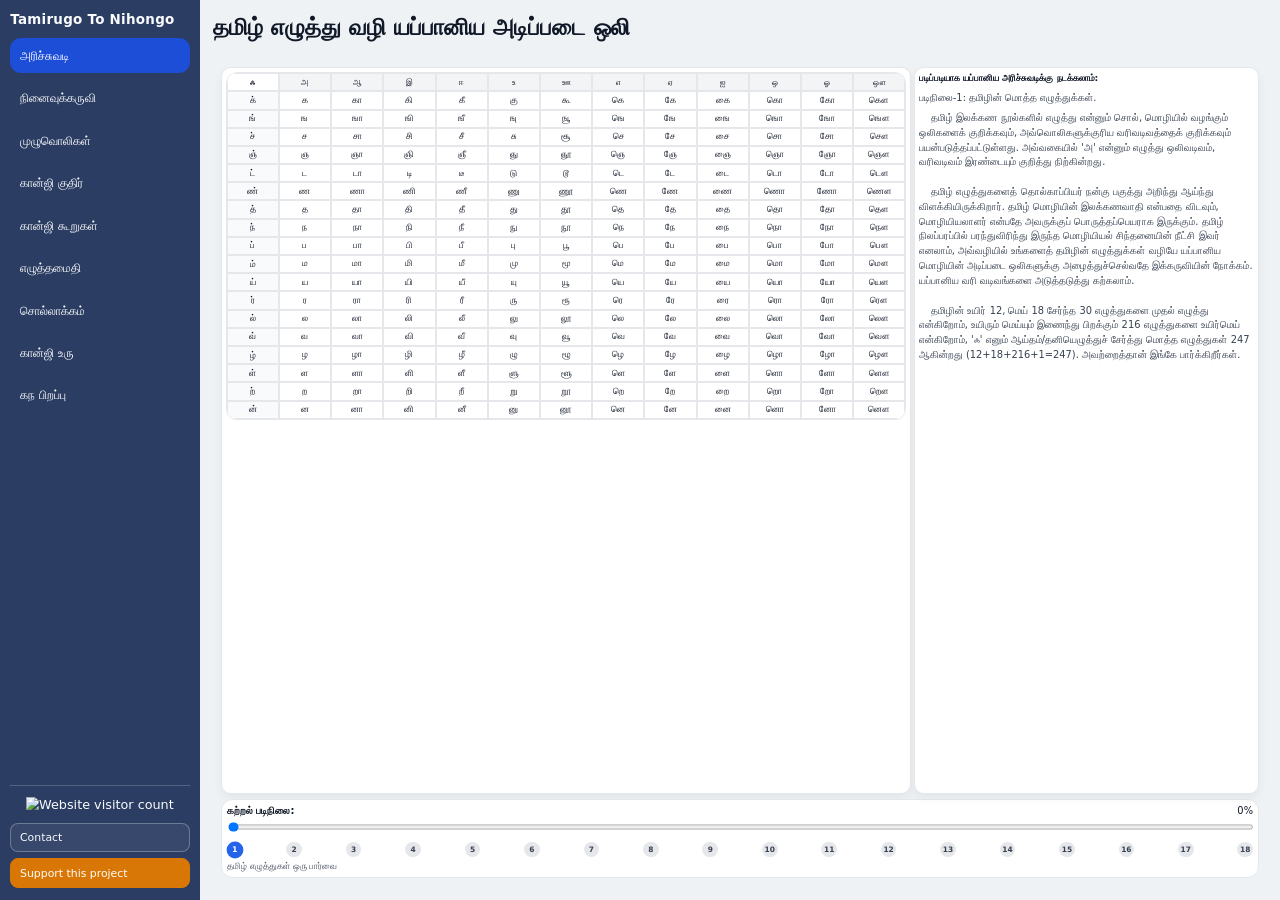
==== commit 4c9fece1: "add visitor counter to sidebar and style adjustments" ====
--- a/index.html
+++ b/index.html
@@ -23,6 +23,12 @@
       </nav>
 
       <div class="sidebar-actions" aria-label="Project links">
+        <div class="visitor-counter">
+          <img
+            src="https://visitor-badge.laobi.icu/badge?page_id=naga2hands.TamirugoToNihongo_V2&amp;left_text=visitors&amp;left_color=2563eb&amp;right_color=2563eb"
+            alt="Website visitor count"
+          />
+        </div>
         <button type="button" class="sidebar-action" data-dialog="contactDialog">Contact</button>
         <button type="button" class="sidebar-action sidebar-action-support" data-dialog="supportDialog">Support this project</button>
       </div>
--- a/style.css
+++ b/style.css
@@ -70,6 +70,19 @@
   border-top: 1px solid rgba(248, 250, 252, 0.2);
 }
 
+.visitor-counter {
+  display: flex;
+  justify-content: center;
+  width: 100%;
+}
+
+.visitor-counter img {
+  display: block;
+  width: auto;
+  height: 24px;
+  max-width: 100%;
+}
+
 .sidebar-action {
   appearance: none;
   border: 1px solid rgba(248, 250, 252, 0.28);
@@ -103,7 +116,7 @@
 }
 
 .project-dialog {
-  width: min(92vw, 420px);
+  width: min(92vw, 620px);
   border: 0;
   border-radius: 18px;
   padding: 24px;
@@ -1311,6 +1324,3 @@
   color: #b91c1c;
   font-weight: 600;
 }
-
-
-
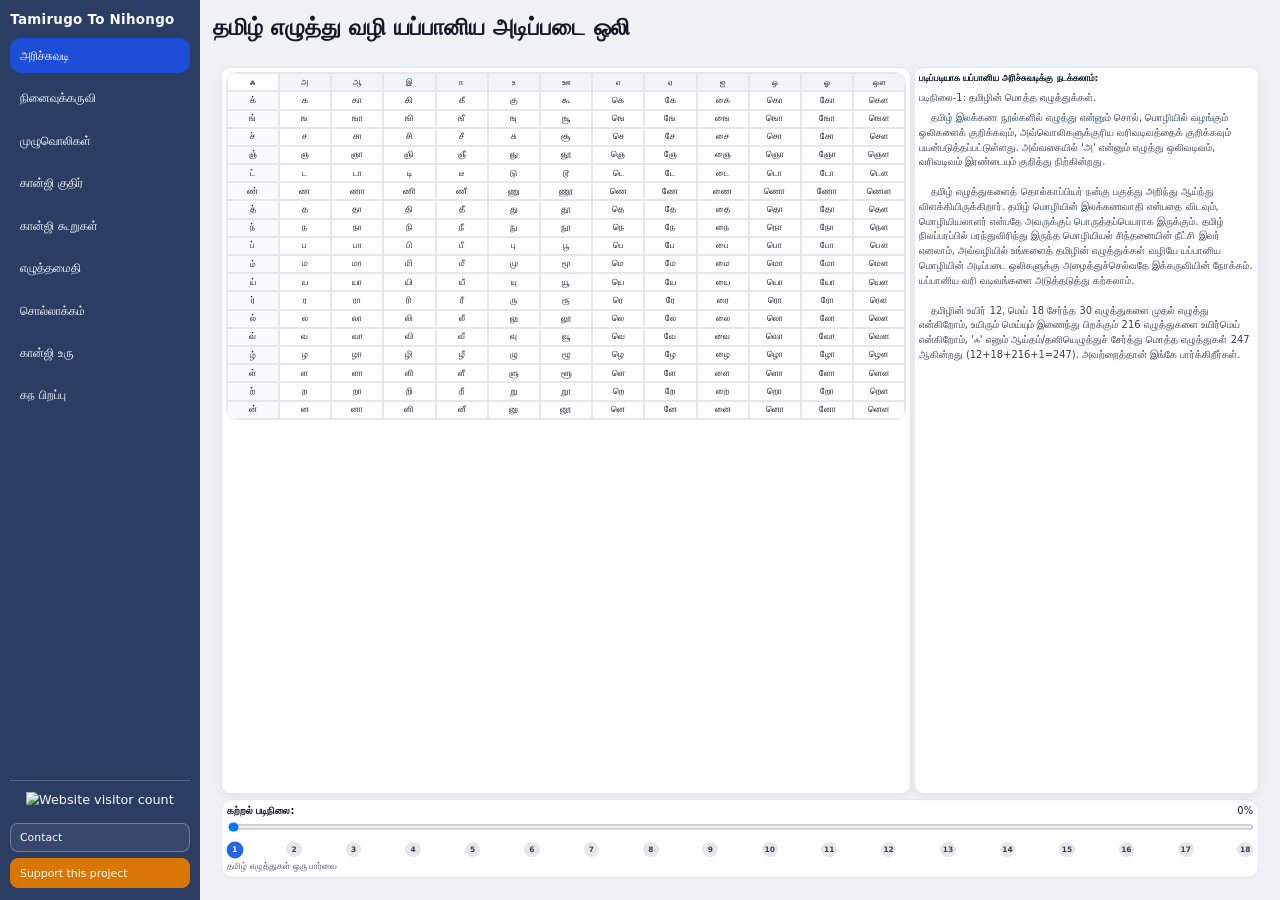
==== commit 59b21c11: "update visitor counter label to 'Visits' and adjust image height" ====
--- a/index.html
+++ b/index.html
@@ -25,7 +25,7 @@
       <div class="sidebar-actions" aria-label="Project links">
         <div class="visitor-counter">
           <img
-            src="https://visitor-badge.laobi.icu/badge?page_id=naga2hands.TamirugoToNihongo_V2&amp;left_text=visitors&amp;left_color=2563eb&amp;right_color=2563eb"
+            src="https://visitor-badge.laobi.icu/badge?page_id=naga2hands.TamirugoToNihongo_V2&amp;left_text=Visits&amp;left_color=2563eb&amp;right_color=2563eb"
             alt="Website visitor count"
           />
         </div>
--- a/style.css
+++ b/style.css
@@ -79,7 +79,7 @@
 .visitor-counter img {
   display: block;
   width: auto;
-  height: 24px;
+  height: 30px;
   max-width: 100%;
 }
 
